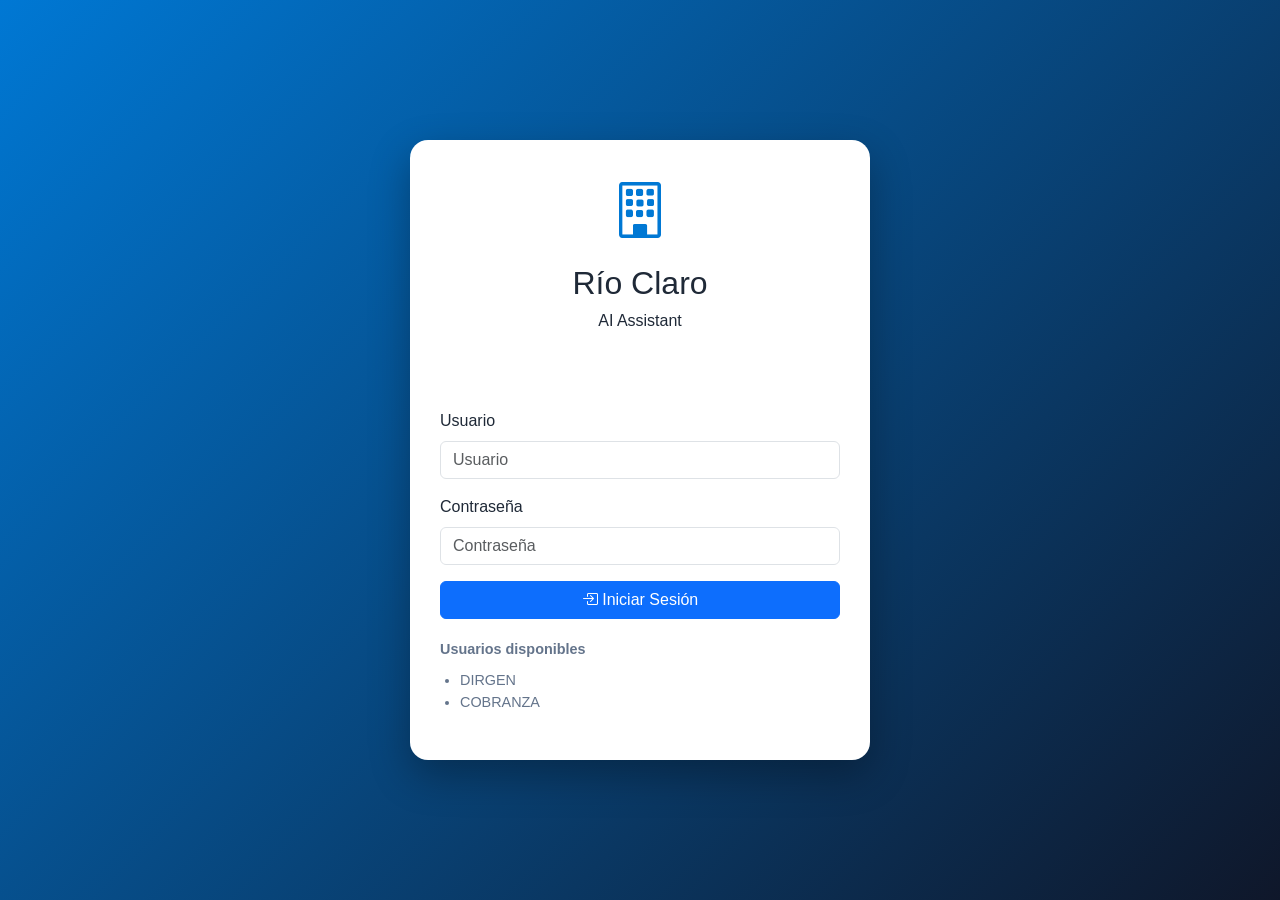
==== templates/login.html @ d3ee6a52 "redisegno 06" ====
<!DOCTYPE html>
<html lang="es">

<head>

    <meta charset="UTF-8">

    <meta
        name="viewport"
        content="width=device-width, initial-scale=1">

    <meta
        name="description"
        content="Río Claro AI Assistant">

    <meta
        name="theme-color"
        content="#0078D4">

    <title>
        Login | Río Claro AI Assistant
    </title>

    <!-- Bootstrap -->

    <link
        rel="stylesheet"
        href="https://cdn.jsdelivr.net/npm/bootstrap@5.3.3/dist/css/bootstrap.min.css">

    <!-- Bootstrap Icons -->

    <link
        rel="stylesheet"
        href="https://cdn.jsdelivr.net/npm/bootstrap-icons@1.11.3/font/bootstrap-icons.min.css">

    <!-- Estilos -->

    <link
        rel="stylesheet"
        href="/static/css/styles.css">

    <style>

        body {

            min-height: 100vh;

            margin: 0;

            display: flex;

            justify-content: center;

            align-items: center;

            background:
                linear-gradient(
                    135deg,
                    #0078d4,
                    #0f172a
                );
        }

        .login-card {

            width: 100%;

            max-width: 460px;

            border-radius: 18px;

            overflow: hidden;

            box-shadow:
                0 15px 40px rgba(
                    0,
                    0,
                    0,
                    .30
                );
        }

        .login-header {

            background: white;

            text-align: center;

            padding: 30px;
        }

        .login-header i {

            font-size: 3.5rem;

            color: #0078d4;
        }

        .login-header h2 {

            margin-top: 10px;

            margin-bottom: 6px;
        }

        .login-body {

            background: white;

            padding: 30px;
        }

        .login-users {

            margin-top: 20px;

            color: #64748b;

            font-size: .9rem;
        }

        .login-users ul {

            margin-top: 10px;

            padding-left: 20px;
        }

    </style>

</head>

<body>

    <div class="login-card">

        <!-- HEADER -->

        <div class="login-header">

            <i class="bi bi-building"></i>

            <h2>

                Río Claro

            </h2>

            <p>

                AI Assistant

            </p>

        </div>

        <!-- BODY -->

        <div class="login-body">

            <!-- Error -->

            <div
                id="loginMessage"
                class="alert alert-danger d-none">
            </div>

            <!-- Usuario -->

            <div class="mb-3">

                <label
                    class="form-label">

                    Usuario

                </label>

                <input
                    id="username"
                    type="text"
                    class="form-control"
                    placeholder="Usuario">

            </div>

            <!-- Password -->

            <div class="mb-3">

                <label
                    class="form-label">

                    Contraseña

                </label>

                <input
                    id="password"
                    type="password"
                    class="form-control"
                    placeholder="Contraseña">

            </div>

            <!-- Botón -->

            <button
                id="loginButton"
                type="button"
                class="btn btn-primary w-100">

                <i class="bi bi-box-arrow-in-right"></i>

                Iniciar Sesión

            </button>

            <!-- Usuarios -->

            <div class="login-users">

                <strong>

                    Usuarios disponibles

                </strong>

                <ul>

                    <li>
                        DIRGEN
                    </li>

                    <li>
                        COBRANZA
                    </li>
---- static/css/styles.css ----
/* Consolidated Rio Claro CSS */
html,body{margin:0;padding:0;height:100%;font-family:"Segoe UI",sans-serif;background:#f4f6f9;color:#1f2937}
*{box-sizing:border-box}.hidden{display:none!important}
:root{--primary:#0078d4;--primary-dark:#005a9e;--success:#107c10;--warning:#ffb900;--danger:#d13438;--background:#f4f6f9;--sidebar:#0f172a;--card:#fff;--border:#e5e7eb;--shadow:0 2px 8px rgba(0,0,0,.08)}
.sidebar{position:fixed;left:0;top:0;width:260px;height:100vh;background:var(--sidebar);color:#fff;padding:24px;overflow-y:auto}.brand{margin-bottom:40px}.sidebar nav{display:flex;flex-direction:column;gap:8px}.sidebar nav a{color:#fff;text-decoration:none;padding:12px 14px;border-radius:8px}.sidebar nav a:hover,.sidebar nav a.active{background:rgba(255,255,255,.12)}
.main-content{margin-left:260px}.topbar{background:#fff;padding:24px;box-shadow:var(--shadow)}.metric-card,.dashboard-card{background:#fff;border-radius:12px;box-shadow:var(--shadow)}.metric-card{padding:22px}.chat-box{min-height:350px;max-height:500px;overflow-y:auto;background:#fafafa;border:1px solid var(--border);border-radius:10px;padding:16px}.user-message{background:var(--primary);color:#fff;padding:12px;border-radius:12px;max-width:80%;margin:0 0 12px auto}.ai-message{background:#e5e7eb;padding:12px;border-radius:12px;max-width:80%;margin-bottom:12px}.result-output{min-height:180px;background:#fafafa;border:1px solid var(--border);border-radius:10px;padding:12px;white-space:pre-wrap}.invoice-analysis-card{margin-top:15px;padding:20px;border:1px solid var(--border);border-radius:12px;background:#fff}.analysis-risk-low{background:#dff6dd;color:#0f5132}.analysis-risk-medium{background:#fff4ce;color:#8a6d00}.analysis-risk-high{background:#fde7e9;color:#842029}.loader{width:40px;height:40px;border:4px solid #ddd;border-top:4px solid var(--primary);border-radius:50%;margin:20px auto;animation:spin 1s linear infinite}@keyframes spin{from{transform:rotate(0)}to{transform:rotate(360deg)}}.success{background:#dff6dd;color:#0f5132}.error{background:#fde7e9;color:#842029}#messageBox{padding:12px;border-radius:8px;margin-bottom:15px}@media(max-width:992px){.sidebar{position:relative;width:100%;height:auto}.main-content{margin-left:0}}
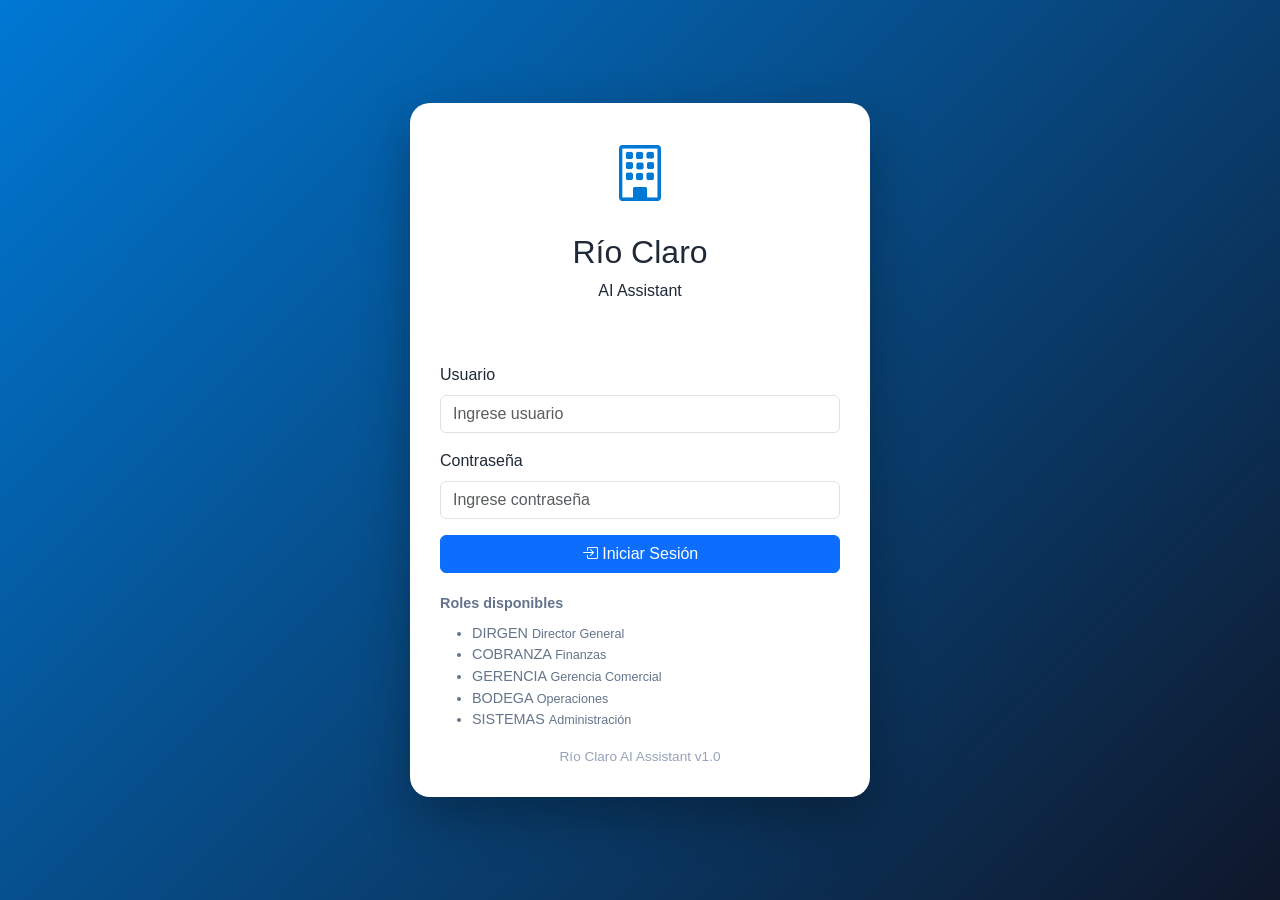
==== commit 9e533c91: "redisegno 11" ====
--- a/templates/login.html
+++ b/templates/login.html
@@ -33,7 +33,7 @@
         rel="stylesheet"
         href="https://cdn.jsdelivr.net/npm/bootstrap-icons@1.11.3/font/bootstrap-icons.min.css">
 
-    <!-- Estilos -->
+    <!-- Styles -->
 
     <link
         rel="stylesheet"
@@ -45,13 +45,11 @@
 
             min-height: 100vh;
 
-            margin: 0;
-
             display: flex;
 
+            align-items: center;
+
             justify-content: center;
-
-            align-items: center;
 
             background:
                 linear-gradient(
@@ -67,12 +65,12 @@
 
             max-width: 460px;
 
-            border-radius: 18px;
+            border-radius: 20px;
 
             overflow: hidden;
 
             box-shadow:
-                0 15px 40px rgba(
+                0 20px 50px rgba(
                     0,
                     0,
                     0,
@@ -96,13 +94,6 @@
             color: #0078d4;
         }
 
-        .login-header h2 {
-
-            margin-top: 10px;
-
-            margin-bottom: 6px;
-        }
-
         .login-body {
 
             background: white;
@@ -110,20 +101,24 @@
             padding: 30px;
         }
 
-        .login-users {
+        .login-footer {
 
             margin-top: 20px;
 
+            font-size: .9rem;
+
             color: #64748b;
-
-            font-size: .9rem;
-        }
-
-        .login-users ul {
-
-            margin-top: 10px;
-
-            padding-left: 20px;
+        }
+
+        .app-version {
+
+            margin-top: 15px;
+
+            text-align: center;
+
+            color: #94a3b8;
+
+            font-size: .85rem;
         }
 
     </style>
@@ -140,13 +135,13 @@
 
             <i class="bi bi-building"></i>
 
-            <h2>
+            <h2 class="mt-3">
 
                 Río Claro
 
             </h2>
 
-            <p>
+            <p class="mb-0">
 
                 AI Assistant
 
@@ -158,19 +153,18 @@
 
         <div class="login-body">
 
-            <!-- Error -->
+            <!-- ERROR -->
 
             <div
                 id="loginMessage"
                 class="alert alert-danger d-none">
             </div>
 
-            <!-- Usuario -->
+            <!-- USUARIO -->
 
             <div class="mb-3">
 
-                <label
-                    class="form-label">
+                <label class="form-label">
 
                     Usuario
 
@@ -180,16 +174,16 @@
                     id="username"
                     type="text"
                     class="form-control"
-                    placeholder="Usuario">
-
-            </div>
-
-            <!-- Password -->
+                    autocomplete="username"
+                    placeholder="Ingrese usuario">
+
+            </div>
+
+            <!-- PASSWORD -->
 
             <div class="mb-3">
 
-                <label
-                    class="form-label">
+                <label class="form-label">
 
                     Contraseña
 
@@ -199,11 +193,12 @@
                     id="password"
                     type="password"
                     class="form-control"
-                    placeholder="Contraseña">
-
-            </div>
-
-            <!-- Botón -->
+                    autocomplete="current-password"
+                    placeholder="Ingrese contraseña">
+
+            </div>
+
+            <!-- BOTON -->
 
             <button
                 id="loginButton"
@@ -216,24 +211,86 @@
 
             </button>
 
-            <!-- Usuarios -->
-
-            <div class="login-users">
+            <!-- LOADER -->
+
+            <div
+                id="loginLoader"
+                class="loader hidden">
+            </div>
+
+            <!-- ROLES -->
+
+            <div class="login-footer">
 
                 <strong>
-
-                    Usuarios disponibles
-
+                    Roles disponibles
                 </strong>
 
-                <ul>
+                <ul class="mt-2">
 
                     <li>
                         DIRGEN
+                        <small>
+                            Director General
+                        </small>
                     </li>
 
                     <li>
                         COBRANZA
-                    </li>
-
-                 +                        <small>
+                            Finanzas
+                        </small>
+                    </li>
+
+                    <li>
+                        GERENCIA
+                        <small>
+                            Gerencia Comercial
+                        </small>
+                    </li>
+
+                    <li>
+                        BODEGA
+                        <small>
+                            Operaciones
+                        </small>
+                    </li>
+
+                    <li>
+                        SISTEMAS
+                        <small>
+                            Administración
+                        </small>
+                    </li>
+
+                </ul>
+
+            </div>
+
+            <!-- VERSION -->
+
+            <div class="app-version">
+
+                Río Claro AI Assistant v1.0
+
+            </div>
+
+        </div>
+
+    </div>
+
+    <!-- LOGIN JS -->
+
+    <script
+        src="/static/js/login.js">
+    </script>
+
+    <!-- BOOTSTRAP -->
+
+    <script
+        src="https://cdn.jsdelivr.net/npm/bootstrap@5.3.3/dist/js/bootstrap.bundle.min.js">
+    </script>
+
+</body>
+
+</html>
